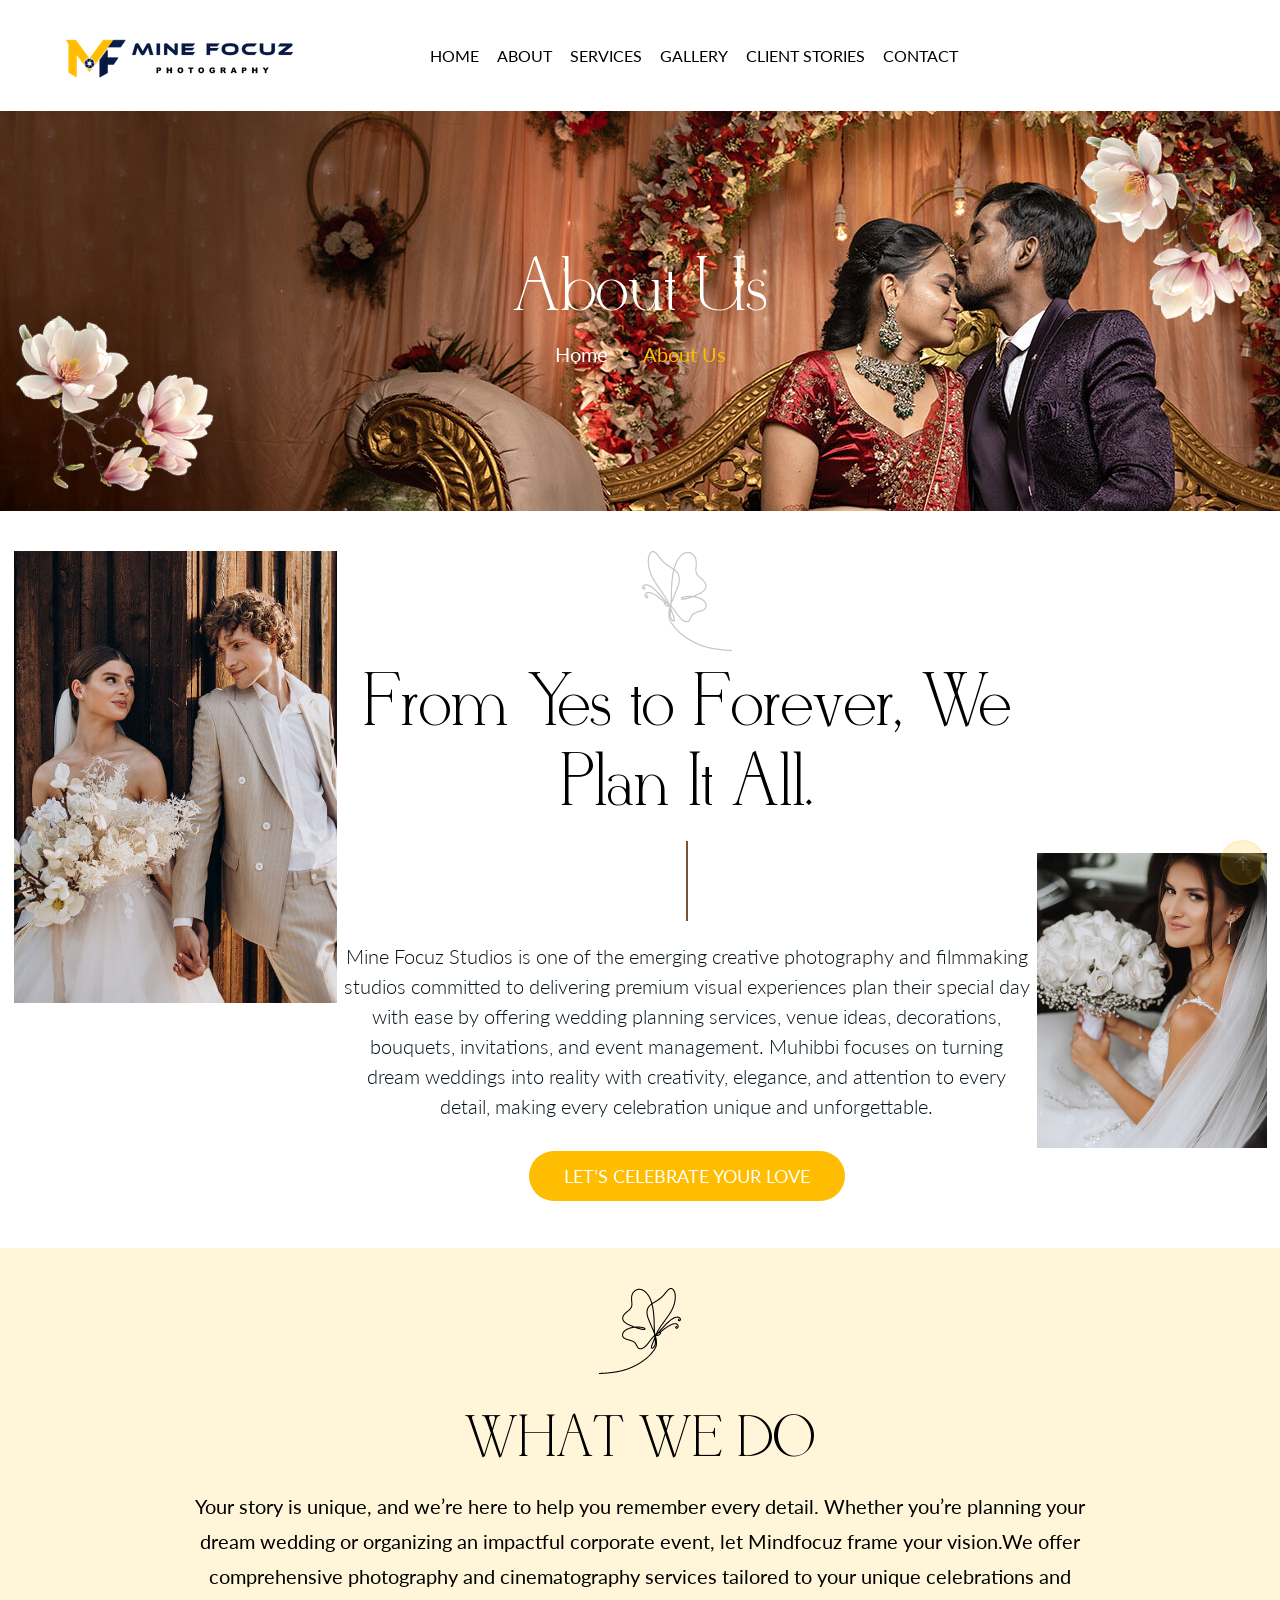
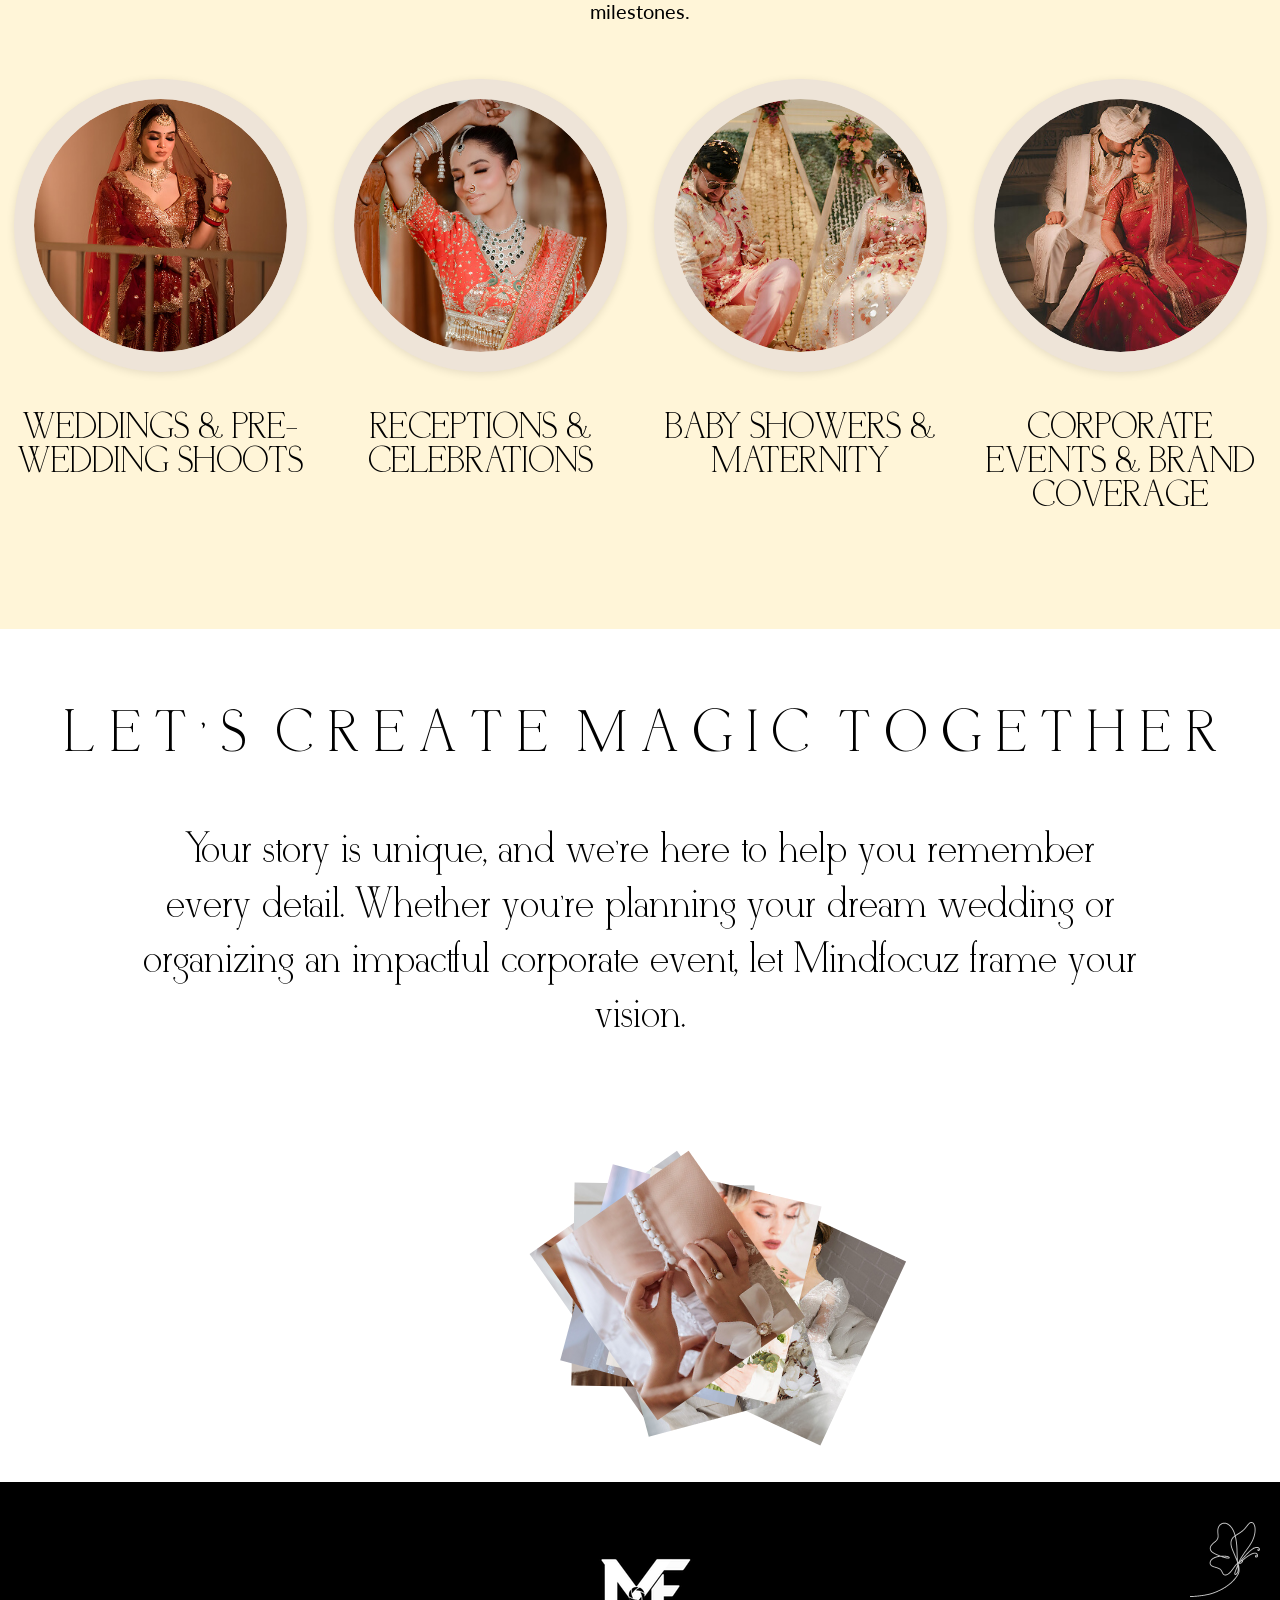
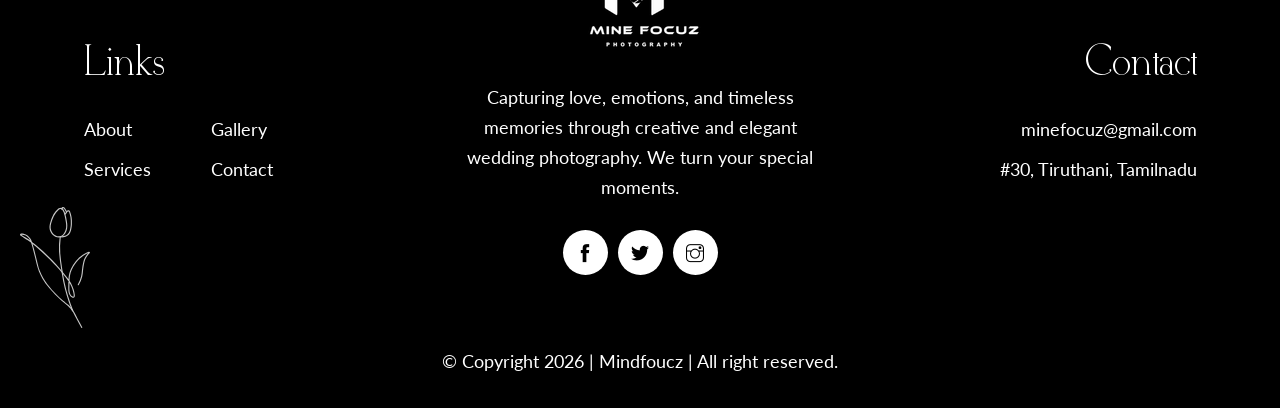
==== about.html @ 8c8d7e30 "first commit" ====
<!DOCTYPE html>
<html lang="en">

<head>
    <meta charset="utf-8">
    <meta http-equiv="X-UA-Compatible" content="IE=edge">
    <meta name="viewport" content="width=device-width, initial-scale=1">
    <meta name="author" content="wpOceans">
    <link rel="shortcut icon" type="image/png" href="assets/images/favicon.png">
    <title>Mindfocuz - Wedding Photography</title>
    <link href="assets/css/themify-icons.css" rel="stylesheet">
    <link href="assets/css/flaticon_muhibbi.css" rel="stylesheet">
    <link href="assets/css/bootstrap.min.css" rel="stylesheet">
    <link href="assets/css/animate.css" rel="stylesheet">
    <link href="assets/css/owl.carousel.css" rel="stylesheet">
    <link href="assets/css/owl.theme.css" rel="stylesheet">
    <link href="assets/css/slick.css" rel="stylesheet">
    <link href="assets/css/slick-theme.css" rel="stylesheet">
    <link href="assets/css/swiper.min.css" rel="stylesheet">
    <link href="assets/css/nice-select.css" rel="stylesheet">
    <link href="assets/css/owl.transitions.css" rel="stylesheet">
    <link href="assets/css/jquery.fancybox.css" rel="stylesheet">
    <link href="assets/css/odometer-theme-default.css" rel="stylesheet">
    <link href="assets/css/jquery-ui.css" rel="stylesheet">
    <link href="assets/sass/style.css" rel="stylesheet">
</head>

<body>

    <!-- start page-wrapper -->
    <div class="page-wrapper">
        <!-- start preloader -->
        <div class="preloader">
            <div class="vertical-centered-box">
                <div class="content">
                    <div class="loader-circle"></div>
                    <div class="loader-line-mask">
                        <div class="loader-line"></div>
                    </div>
                    <img src="assets/images/preloader.png" alt="">
                </div>
            </div>
        </div>
        <!-- end preloader -->

        <!-- Start header -->
        <header id="header">
            <div class="wpo-site-header header-style-s4">
                <nav class="navigation navbar navbar-expand-lg navbar-light">
                    <div class="container-fluid">
                        <div class="row align-items-center">
                            <div class="col-lg-3 col-md-3 col-3 d-lg-none dl-block">
                                <div class="mobile-menu">
                                    <button type="button" class="navbar-toggler open-btn">
                                        <span class="sr-only">Toggle navigation</span>
                                        <span class="icon-bar first-angle"></span>
                                        <span class="icon-bar middle-angle"></span>
                                        <span class="icon-bar last-angle"></span>
                                    </button>
                                </div>
                            </div>
                            <div class="col-lg-3 col-md-6 col-6">
                                <div class="navbar-header">
                                    <a class="navbar-brand" href="index.html"><img src="assets/images/logo.png"
                                            alt=""></a>
                                </div>
                            </div>
                            <div class="col-lg-7 col-md-1 col-1">
                                <div id="navbar" class="site-navbar collapse navbar-collapse navigation-holder">
                                    <button class="menu-close"><i class="ti-close"></i></button>
                                    <ul class="nav navbar-nav mb-2 mb-lg-0">
                                     
                                        <li><a href="index.html">Home</a></li>
                                        <li><a href="about.html">About</a></li>
                                        <li><a href="service.html">Services</a></li>
										<li class="menu-item-has-children">
                                            <a href="gallery.html">Gallery</a>
                                            <ul class="sub-menu">
                                                <li><a href="#">Weddings</a></li>
                                                <li><a href="#">Baby Showers</a></li>
                                                <li><a href="#">Outdoor Shoots</a></li>
                                                <li><a href="#">Reception</a></li>
                                            </ul>
                                        </li>
                                        <li><a href="client.html">Client Stories</a></li>
                                        <li><a href="contact.html">Contact</a></li>
                                    </ul>
                                </div><!-- end of nav-collapse -->
                            </div>
                            
                        </div>
                    </div><!-- end of container -->
                </nav>
            </div>
        </header>
        <!-- end of header -->

        <!-- start page title -->
        <section class="wpo-page-title">
            <div class="container">
                <div class="row">
                    <div class="col col-xs-12">
                        <div class="wpo-breadcumb-wrap">
                            <h1>About Us</h1>
                            <ol class="wpo-breadcumb-wrap">
                                <li><a href="index.html">Home</a></li>
                                <li>About Us</li>
                            </ol>
                        </div>
                    </div>
                </div> <!-- end row -->
            </div>
            <div class="shape-1"><img src="assets/images/hero/flower-11.png" alt=""></div>
            <div class="shape-2"><img src="assets/images/hero/flower-12.png" alt=""></div>
        </section>
        <!-- end page title -->

        <!-- start about section -->
        <section class="wpo-about-section section-padding">
            <div class="container-fluid">
                <div class="about-wrap">
                    <div class="row text-center align-items-center">
                        <div class="col-lg-12 col-md-12 col-12">
                            <div class="about-all-content">
                                <div class="image image-move wow zoomIn" data-wow-duration="1200ms">
                                    <img src="assets/images/about/image-1.jpg" alt="">
                                </div>
                                <div class="about-title">
                                    <div class="about-title-shape wow fadeInUp" data-wow-delay="0.1s">
                                        <img src="assets/images/quote/shape-3.svg" alt="">
                                    </div>
                                    <h2>From Yes to Forever, We Plan It All.</h2>
                                    <div class="line wow fadeInUp" data-wow-delay="0.1s"></div>
                                    <p class="wow fadeInUp" data-wow-delay="0.1s">Mine Focuz Studios is one of the emerging creative photography and filmmaking studios committed to delivering premium visual experiences
                                        plan their special day with ease by offering wedding planning services, venue
                                        ideas, decorations, bouquets, invitations,
                                        and event management. Muhibbi focuses on turning dream weddings into reality
                                        with creativity, elegance, and attention to
                                        every detail, making every celebration unique and unforgettable.</p>
                                    <div class="about-btn wow fadeInUp" data-wow-delay="0.1s">
                                        <a href="about.html" class="theme-btn">Let’s Celebrate Your Love</a>
                                    </div>
                                </div>
                                <div class="image image-move wow zoomIn" data-wow-duration="1200ms">
                                    <img src="assets/images/about/image-2.jpg" alt="">
                                </div>
                            </div>
                        </div>
                    </div>
                </div>
            </div>
        </section>
        <!-- end about section -->

		
		<section class="wpo-service-section-s3 style-3 section-padding">
            <div class="container-fluid">
                <div class="wpo-service-wrap">
                    <div class="wpo-section-title">
                        <div class="section-image wow fadeInUp" data-wow-delay="0.1s" style="visibility: visible; animation-delay: 0.1s; animation-name: fadeInUp;">
                            <img src="assets/images/section-title-icon.svg" alt="">
                        </div>
                        <h2 class="poort-text poort-in-right" aria-label="Our Awesome Previous Works" style="perspective: 600px;"><div class="poort-line" aria-hidden="true" style="position: relative; display: block; text-align: center;"> <div aria-hidden="true" style="position: relative; display: inline-block;"><div aria-hidden="true" style="position: relative; display: inline-block; translate: none; rotate: none; scale: none; transform: translate(0px); opacity: 1;">W</div><div aria-hidden="true" style="position: relative; display: inline-block; translate: none; rotate: none; scale: none; transform: translate(0px); opacity: 1;">h</div><div aria-hidden="true" style="position: relative; display: inline-block; translate: none; rotate: none; scale: none; transform: translate(0px); opacity: 1;">a</div><div aria-hidden="true" style="position: relative; display: inline-block; translate: none; rotate: none; scale: none; transform: translate(0px); opacity: 1;">t</div></div> <div aria-hidden="true" style="position: relative; display: inline-block;"><div aria-hidden="true" style="position: relative; display: inline-block; translate: none; rotate: none; scale: none; transform: translate(0px); opacity: 1;">W</div><div aria-hidden="true" style="position: relative; display: inline-block; translate: none; rotate: none; scale: none; transform: translate(0px); opacity: 1;">e</div></div> <div aria-hidden="true" style="position: relative; display: inline-block;"><div aria-hidden="true" style="position: relative; display: inline-block; translate: none; rotate: none; scale: none; transform: translate(0px); opacity: 1;">D</div><div aria-hidden="true" style="position: relative; display: inline-block; translate: none; rotate: none; scale: none; transform: translate(0px); opacity: 1;">o</div></div></div></h2>
                               <div class="line wow fadeInUp" data-wow-delay="0.1s"></div>
                                    <p class="wow fadeInUp" data-wow-delay="0.1s">Your story is unique, and we’re here to help you remember every detail. Whether you’re planning your dream wedding or organizing an impactful corporate event, let Mindfocuz frame your vision.We offer comprehensive photography and cinematography services tailored to your unique celebrations and milestones.</p>                   
                    </div>
                    <div class="row justify-content-center">
                        <div class="col-lg-3 col-md-6 col-sm-6 col-12">
                            <div class="service-item wow fadeInUp" data-wow-delay="0.1s" style="visibility: visible; animation-delay: 0.1s; animation-name: fadeInUp;">
                                <div class="image">
                                    <div class="inner-image">
                                        <img src="assets/images/service/image-9.jpg" alt="">
                                    </div>
                                </div>
                                <div class="service-text">
                                    <h3><a href="service-single.html">Weddings & Pre-Wedding Shoots</a></h3>
                                </div>
                            </div>
                        </div>
                        <div class="col-lg-3 col-md-6 col-sm-6 col-12">
                            <div class="service-item wow fadeInUp" data-wow-delay="0.2s" style="visibility: visible; animation-delay: 0.2s; animation-name: fadeInUp;">
                                <div class="image">
                                    <div class="inner-image">
                                        <img src="assets/images/service/image-10.jpg" alt="">
                                    </div>
                                </div>
                                <div class="service-text">
                                    <h3><a href="service-single.html">Receptions & Celebrations</a></h3>
                                </div>
                            </div>
                        </div>
                        <div class="col-lg-3 col-md-6 col-sm-6 col-12">
                            <div class="service-item wow fadeInUp" data-wow-delay="0.3s" style="visibility: visible; animation-delay: 0.3s; animation-name: fadeInUp;">
                                <div class="image">
                                    <div class="inner-image">
                                        <img src="assets/images/service/image-11.jpg" alt="">
                                    </div>
                                </div>
                                <div class="service-text">
                                    <h3><a href="service-single.html">Baby Showers & Maternity</a></h3>
                                </div>
                            </div>
                        </div>
                        <div class="col-lg-3 col-md-6 col-sm-6 col-12">
                            <div class="service-item wow fadeInUp" data-wow-delay="0.4s" style="visibility: visible; animation-delay: 0.4s; animation-name: fadeInUp;">
                                <div class="image">
                                    <div class="inner-image">
                                        <img src="assets/images/service/image-12.jpg" alt="">
                                    </div>
                                </div>
                                <div class="service-text">
                                    <h3><a href="service-single.html">Corporate Events & Brand Coverage</a></h3>
                                </div>
                            </div>
                        </div>
                    </div>
                </div>
            </div>
        </section>

        

        <!-- start testimonial section -->
        <section class="wpo-testimonial-section-s2 section-padding">
            <div class="container-fluid">
                <div class="testimonial-wrap">
                        <div class="testimonial-item wow fadeInUp" data-wow-delay="0.1s">
                         <div class="wpo-section-title">
                       
                       <h2 class="poort-text poort-in-right" aria-label="Let’s Create Magic Together" style="perspective: 600px;">
  <div class="poort-line" aria-hidden="true" style="position: relative; display: block; text-align: center;">
    
    <div aria-hidden="true" style="position: relative; display: inline-block;">
      <div aria-hidden="true" style="position: relative; display: inline-block; translate: none; rotate: none; scale: none; transform: translate(0px); opacity: 1;">L</div>
      <div aria-hidden="true" style="position: relative; display: inline-block; translate: none; rotate: none; scale: none; transform: translate(0px); opacity: 1;">e</div>
      <div aria-hidden="true" style="position: relative; display: inline-block; translate: none; rotate: none; scale: none; transform: translate(0px); opacity: 1;">t</div>
      <div aria-hidden="true" style="position: relative; display: inline-block; translate: none; rotate: none; scale: none; transform: translate(0px); opacity: 1;">’</div>
      <div aria-hidden="true" style="position: relative; display: inline-block; translate: none; rotate: none; scale: none; transform: translate(0px); opacity: 1;">s</div>
      <div aria-hidden="true" style="position: relative; display: inline-block; translate: none; rotate: none; scale: none; transform: translate(0px); opacity: 1;">&nbsp;</div>
    </div>

    <div aria-hidden="true" style="position: relative; display: inline-block;">
      <div aria-hidden="true" style="position: relative; display: inline-block; translate: none; rotate: none; scale: none; transform: translate(0px); opacity: 1;">C</div>
      <div aria-hidden="true" style="position: relative; display: inline-block; translate: none; rotate: none; scale: none; transform: translate(0px); opacity: 1;">r</div>
      <div aria-hidden="true" style="position: relative; display: inline-block; translate: none; rotate: none; scale: none; transform: translate(0px); opacity: 1;">e</div>
      <div aria-hidden="true" style="position: relative; display: inline-block; translate: none; rotate: none; scale: none; transform: translate(0px); opacity: 1;">a</div>
      <div aria-hidden="true" style="position: relative; display: inline-block; translate: none; rotate: none; scale: none; transform: translate(0px); opacity: 1;">t</div>
      <div aria-hidden="true" style="position: relative; display: inline-block; translate: none; rotate: none; scale: none; transform: translate(0px); opacity: 1;">e</div>
      <div aria-hidden="true" style="position: relative; display: inline-block; translate: none; rotate: none; scale: none; transform: translate(0px); opacity: 1;">&nbsp;</div>
    </div>

    <div aria-hidden="true" style="position: relative; display: inline-block;">
      <div aria-hidden="true" style="position: relative; display: inline-block; translate: none; rotate: none; scale: none; transform: translate(0px); opacity: 1;">M</div>
      <div aria-hidden="true" style="position: relative; display: inline-block; translate: none; rotate: none; scale: none; transform: translate(0px); opacity: 1;">a</div>
      <div aria-hidden="true" style="position: relative; display: inline-block; translate: none; rotate: none; scale: none; transform: translate(0px); opacity: 1;">g</div>
      <div aria-hidden="true" style="position: relative; display: inline-block; translate: none; rotate: none; scale: none; transform: translate(0px); opacity: 1;">i</div>
      <div aria-hidden="true" style="position: relative; display: inline-block; translate: none; rotate: none; scale: none; transform: translate(0px); opacity: 1;">c</div>
      <div aria-hidden="true" style="position: relative; display: inline-block; translate: none; rotate: none; scale: none; transform: translate(0px); opacity: 1;">&nbsp;</div>
    </div>

    <div aria-hidden="true" style="position: relative; display: inline-block;">
      <div aria-hidden="true" style="position: relative; display: inline-block; translate: none; rotate: none; scale: none; transform: translate(0px); opacity: 1;">T</div>
      <div aria-hidden="true" style="position: relative; display: inline-block; translate: none; rotate: none; scale: none; transform: translate(0px); opacity: 1;">o</div>
      <div aria-hidden="true" style="position: relative; display: inline-block; translate: none; rotate: none; scale: none; transform: translate(0px); opacity: 1;">g</div>
      <div aria-hidden="true" style="position: relative; display: inline-block; translate: none; rotate: none; scale: none; transform: translate(0px); opacity: 1;">e</div>
      <div aria-hidden="true" style="position: relative; display: inline-block; translate: none; rotate: none; scale: none; transform: translate(0px); opacity: 1;">t</div>
      <div aria-hidden="true" style="position: relative; display: inline-block; translate: none; rotate: none; scale: none; transform: translate(0px); opacity: 1;">h</div>
      <div aria-hidden="true" style="position: relative; display: inline-block; translate: none; rotate: none; scale: none; transform: translate(0px); opacity: 1;">e</div>
      <div aria-hidden="true" style="position: relative; display: inline-block; translate: none; rotate: none; scale: none; transform: translate(0px); opacity: 1;">r</div>
    </div>

  </div>
</h2>
                               <div class="line wow fadeInUp" data-wow-delay="0.1s"></div>
                                               
                    </div>
                           
                            <div class="testimonial-content">
                               
                                <h3>Your story is unique, and we’re here to help you remember every detail. Whether you’re planning your dream wedding or organizing an impactful corporate event, let Mindfocuz frame your vision.</h3>
                                
                            </div>
                        </div>
                    
                  
                </div>
            </div>
        </section>
        <!-- end testimonial section -->

        <!-- start team section -->
       <!-- <section class="wpo-team-section section-padding">
            <div class="container">
                <div class="wpo-team-wrap">
                    <div class="wpo-section-title">
                        <div class="section-image wow fadeInUp" data-wow-delay="0.1s">
                            <img src="assets/images/section-title-icon.svg" alt="">
                        </div>
                        <h2 class="poort-text poort-in-right">Our Awesome Organizers</h2>
                    </div>
                    <div class="row">
                        <div class="col-xl-3 col-lg-3 col-md-6 col-12">
                            <div class="wpo-team-item wow fadeInUp" data-wow-duration="1000ms">
                                <div class="wpo-team-img inner-image">
                                    <img src="assets/images/teams/img-1.jpg" alt="">

                                </div>
                                <div class="wpo-team-text">
                                    <h3> <a href="team-single.html">Jenny Wilson</a></h3>
                                    <span>Dress Designer</span>
                                </div>
                            </div>
                        </div>
                        <div class="col-xl-3 col-lg-3 col-md-6 col-12">
                            <div class="wpo-team-item wow fadeInUp" data-wow-duration="1200ms">
                                <div class="wpo-team-img inner-image">
                                    <img src="assets/images/teams/img-2.jpg" alt="">
                                </div>
                                <div class="wpo-team-text">
                                    <h3> <a href="team-single.html">Robert Fox</a></h3>
                                    <span>Wedding Planner</span>
                                </div>
                            </div>
                        </div>
                        <div class="col-xl-3 col-lg-3 col-md-6 col-12">
                            <div class="wpo-team-item wow fadeInUp" data-wow-duration="1400ms">
                                <div class="wpo-team-img inner-image">
                                    <img src="assets/images/teams/img-3.jpg" alt="">
                                </div>
                                <div class="wpo-team-text">
                                    <h3> <a href="team-single.html">Annette Black</a></h3>
                                    <span>Planner</span>
                                </div>
                            </div>
                        </div>
                        <div class="col-xl-3 col-lg-3 col-md-6 col-12">
                            <div class="wpo-team-item wow fadeInUp" data-wow-duration="1600ms">
                                <div class="wpo-team-img inner-image">
                                    <img src="assets/images/teams/img-4.jpg" alt="">
                                </div>
                                <div class="wpo-team-text">
                                    <h3> <a href="team-single.html">Jerome Bell</a></h3>
                                    <span>Assistant</span>
                                </div>
                            </div>
                        </div>
                    </div>
                </div>
            </div>
        </section> -->
        <!-- end team section -->

       

       

      

        <!-- start wpo-portfolio-section -->
        <section class="wpo-portfolio-section">
            <h2 class="hidden">some</h2>
            <div class="container-fluid">
                <div class="portfolio-all-items">
                    <div class="portfolio-wrap">
                        <div class="portfolio-items scroll-image">
                            <div class="portfolio-image">
                                <a href="assets/images/portfolio/image-1.jpg" class="fancybox"
                                    data-fancybox-group="gall-1">
                                    <img src="assets/images/portfolio/image-1.jpg" alt class="img img-responsive">
                                    <div class="hover-content">
                                        <i class="ti-plus"></i>
                                    </div>
                                </a>
                            </div>
                        </div>
                        <div class="portfolio-items scroll-image">
                            <div class="portfolio-image">
                                <a href="assets/images/portfolio/image-2.jpg" class="fancybox"
                                    data-fancybox-group="gall-1">
                                    <img src="assets/images/portfolio/image-2.jpg" alt class="img img-responsive">
                                    <div class="hover-content">
                                        <i class="ti-plus"></i>
                                    </div>
                                </a>
                            </div>
                        </div>
                        <div class="portfolio-items scroll-image">
                            <div class="portfolio-image">
                                <a href="assets/images/portfolio/image-3.jpg" class="fancybox"
                                    data-fancybox-group="gall-1">
                                    <img src="assets/images/portfolio/image-3.jpg" alt class="img img-responsive">
                                    <div class="hover-content">
                                        <i class="ti-plus"></i>
                                    </div>
                                </a>
                            </div>
                        </div>
                        <div class="portfolio-items scroll-image">
                            <div class="portfolio-image">
                                <a href="assets/images/portfolio/image-4.jpg" class="fancybox"
                                    data-fancybox-group="gall-1">
                                    <img src="assets/images/portfolio/image-4.jpg" alt class="img img-responsive">
                                    <div class="hover-content">
                                        <i class="ti-plus"></i>
                                    </div>
                                </a>
                            </div>
                        </div>
                        <div class="portfolio-items scroll-image">
                            <div class="portfolio-image">
                                <a href="assets/images/portfolio/image-5.jpg" class="fancybox"
                                    data-fancybox-group="gall-1">
                                    <img src="assets/images/portfolio/image-5.jpg" alt class="img img-responsive">
                                    <div class="hover-content">
                                        <i class="ti-plus"></i>
                                    </div>
                                </a>
                            </div>
                        </div>
                        <div class="portfolio-items scroll-image">
                            <div class="portfolio-image">
                                <a href="assets/images/portfolio/image-6.jpg" class="fancybox"
                                    data-fancybox-group="gall-1">
                                    <img src="assets/images/portfolio/image-6.jpg" alt class="img img-responsive">
                                    <div class="hover-content">
                                        <i class="ti-plus"></i>
                                    </div>
                                </a>
                            </div>
                        </div>
                        <div class="portfolio-items scroll-image">
                            <div class="portfolio-image">
                                <a href="assets/images/portfolio/image-7.jpg" class="fancybox"
                                    data-fancybox-group="gall-1">
                                    <img src="assets/images/portfolio/image-7.jpg" alt class="img img-responsive">
                                    <div class="hover-content">
                                        <i class="ti-plus"></i>
                                    </div>
                                </a>
                            </div>
                        </div>
                    </div>
                </div>
            </div>
        </section>
        <!-- end wpo-portfolio-section -->

        <!-- start of footer section -->
        <footer class="wpo-site-footer">
            <div class="container">
                <div class="wpo-upper-footer">
                    <div class="row align-items-center">
                        <div class="col col-xl-3  col-lg-4 col-md-6 col-sm-12 col-12">
                            <div class="widget link-widget">
                                <div class="widget-title">
                                    <h2>Links</h2>
                                </div>
                                <div class="link-wrap">
                                    <ul>
                                        <li><a href="about.html">About</a></li>
                                        <li><a href="service.html">Services</a></li>
                                    </ul>
                                    <ul>
                                        <li><a href="gallery.html">Gallery</a></li>
                                        <li><a href="contact.html">Contact</a></li>
                                    </ul>
                                </div>
                            </div>
                        </div>
                        <div class="col col-xl-6 col-lg-4 col-md-6 col-sm-12 col-12">
                            <div class="widget about-widget">
                                <div class="logo widget-title">
                                    <a class="logo" href="index.html"><img src="assets/images/white-logo.png" alt=""></a>
                                </div>
                                <p>Capturing love, emotions, and timeless memories through creative and elegant wedding photography. We turn your special moments.</p>
                                <ul>
                                    <li>
                                        <a href="#">
                                            <i class="ti-facebook"></i>
                                        </a>
                                    </li>
                                    <li>
                                        <a href="#">
                                            <i class="ti-twitter-alt"></i>
                                        </a>
                                    </li>
                                    <li>
                                        <a href="#">
                                            <i class="ti-instagram"></i>
                                        </a>
                                    </li>
                                </ul>
                            </div>
                        </div>
                        <div class="col col-xl-3  col-lg-4 col-md-6 col-sm-12 col-12">
                            <div class="widget wpo-service-link-widget">
                                <div class="widget-title">
                                    <h2>Contact</h2>
                                </div>
                                <div class="link-widget">
                                    <ul>
                                        <li>minefocuz@gmail.com</li>
                                        <li>#30, Tiruthani, Tamilnadu</li>
                                    </ul>
                                </div>
                            </div>
                        </div>
                    </div>
                </div>
                <div class="wpo-lower-footer">
                    <div class="row">
                        <div class="col col-xs-12">
                            <p class="copyright"> &copy; Copyright 2026 | <a href="index.html">Mindfoucz</a> | All right
                                reserved.</p>
                        </div>
                    </div>
                </div>
            </div>
            <div class="shape-1">
                <img src="assets/images/shape-1.svg" alt="">
            </div>
            <div class="shape-2">
                <img src="assets/images/shape-2.svg" alt="">
            </div>
        </footer>
        <!-- end of footer section -->

    </div>
    <!-- end of page-wrapper -->

    <!-- All JavaScript files
    ================================================== -->
    <script src="assets/js/jquery.min.js"></script>
    <script src="assets/js/bootstrap.bundle.min.js"></script>
    <!-- Plugins for this template -->
    <script src="assets/js/modernizr.custom.js"></script>
    <script src="assets/js/jquery-plugin-collection.js"></script>
    <!-- Custom script for this template -->
    <script src="assets/js/gsap-script.js"></script>
    <script src="assets/js/script.js"></script>
</body>

</html>
---- assets/css/themify-icons.css ----
@font-face {
	font-family: 'themify';
	src:url('../fonts/themify9f24.eot?-fvbane');
	src:url('../fonts/themifyd41d.eot?#iefix-fvbane') format('embedded-opentype'),
		url('../fonts/themify9f24.woff?-fvbane') format('woff'),
		url('../fonts/themify9f24.ttf?-fvbane') format('truetype'),
		url('../fonts/themify9f24.svg?-fvbane#themify') format('svg');
	font-weight: normal;
	font-style: normal;
}

[class^="ti-"], [class*=" ti-"] {
	font-family: 'themify';
	speak: none;
	font-style: normal;
	font-weight: normal;
	font-variant: normal;
	text-transform: none;
	line-height: 1;

	/* Better Font Rendering =========== */
	-webkit-font-smoothing: antialiased;
	-moz-osx-font-smoothing: grayscale;
}

.ti-wand:before {
	content: "\e600";
}
.ti-volume:before {
	content: "\e601";
}
.ti-user:before {
	content: "\e602";
}
.ti-unlock:before {
	content: "\e603";
}
.ti-unlink:before {
	content: "\e604";
}
.ti-trash:before {
	content: "\e605";
}
.ti-thought:before {
	content: "\e606";
}
.ti-target:before {
	content: "\e607";
}
.ti-tag:before {
	content: "\e608";
}
.ti-tablet:before {
	content: "\e609";
}
.ti-star:before {
	content: "\e60a";
}
.ti-spray:before {
	content: "\e60b";
}
.ti-signal:before {
	content: "\e60c";
}
.ti-shopping-cart:before {
	content: "\e60d";
}
.ti-shopping-cart-full:before {
	content: "\e60e";
}
.ti-settings:before {
	content: "\e60f";
}
.ti-search:before {
	content: "\e610";
}
.ti-zoom-in:before {
	content: "\e611";
}
.ti-zoom-out:before {
	content: "\e612";
}
.ti-cut:before {
	content: "\e613";
}
.ti-ruler:before {
	content: "\e614";
}
.ti-ruler-pencil:before {
	content: "\e615";
}
.ti-ruler-alt:before {
	content: "\e616";
}
.ti-bookmark:before {
	content: "\e617";
}
.ti-bookmark-alt:before {
	content: "\e618";
}
.ti-reload:before {
	content: "\e619";
}
.ti-plus:before {
	content: "\e61a";
}
.ti-pin:before {
	content: "\e61b";
}
.ti-pencil:before {
	content: "\e61c";
}
.ti-pencil-alt:before {
	content: "\e61d";
}
.ti-paint-roller:before {
	content: "\e61e";
}
.ti-paint-bucket:before {
	content: "\e61f";
}
.ti-na:before {
	content: "\e620";
}
.ti-mobile:before {
	content: "\e621";
}
.ti-minus:before {
	content: "\e622";
}
.ti-medall:before {
	content: "\e623";
}
.ti-medall-alt:before {
	content: "\e624";
}
.ti-marker:before {
	content: "\e625";
}
.ti-marker-alt:before {
	content: "\e626";
}
.ti-arrow-up:before {
	content: "\e627";
}
.ti-arrow-right:before {
	content: "\e628";
}
.ti-arrow-left:before {
	content: "\e629";
}
.ti-arrow-down:before {
	content: "\e62a";
}
.ti-lock:before {
	content: "\e62b";
}
.ti-location-arrow:before {
	content: "\e62c";
}
.ti-link:before {
	content: "\e62d";
}
.ti-layout:before {
	content: "\e62e";
}
.ti-layers:before {
	content: "\e62f";
}
.ti-layers-alt:before {
	content: "\e630";
}
.ti-key:before {
	content: "\e631";
}
.ti-import:before {
	content: "\e632";
}
.ti-image:before {
	content: "\e633";
}
.ti-heart:before {
	content: "\e634";
}
.ti-heart-broken:before {
	content: "\e635";
}
.ti-hand-stop:before {
	content: "\e636";
}
.ti-hand-open:before {
	content: "\e637";
}
.ti-hand-drag:before {
	content: "\e638";
}
.ti-folder:before {
	content: "\e639";
}
.ti-flag:before {
	content: "\e63a";
}
.ti-flag-alt:before {
	content: "\e63b";
}
.ti-flag-alt-2:before {
	content: "\e63c";
}
.ti-eye:before {
	content: "\e63d";
}
.ti-export:before {
	content: "\e63e";
}
.ti-exchange-vertical:before {
	content: "\e63f";
}
.ti-desktop:before {
	content: "\e640";
}
.ti-cup:before {
	content: "\e641";
}
.ti-crown:before {
	content: "\e642";
}
.ti-comments:before {
	content: "\e643";
}
.ti-comment:before {
	content: "\e644";
}
.ti-comment-alt:before {
	content: "\e645";
}
.ti-close:before {
	content: "\e646";
}
.ti-clip:before {
	content: "\e647";
}
.ti-angle-up:before {
	content: "\e648";
}
.ti-angle-right:before {
	content: "\e649";
}
.ti-angle-left:before {
	content: "\e64a";
}
.ti-angle-down:before {
	content: "\e64b";
}
.ti-check:before {
	content: "\e64c";
}
.ti-check-box:before {
	content: "\e64d";
}
.ti-camera:before {
	content: "\e64e";
}
.ti-announcement:before {
	content: "\e64f";
}
.ti-brush:before {
	content: "\e650";
}
.ti-briefcase:before {
	content: "\e651";
}
.ti-bolt:before {
	content: "\e652";
}
.ti-bolt-alt:before {
	content: "\e653";
}
.ti-blackboard:before {
	content: "\e654";
}
.ti-bag:before {
	content: "\e655";
}
.ti-move:before {
	content: "\e656";
}
.ti-arrows-vertical:before {
	content: "\e657";
}
.ti-arrows-horizontal:before {
	content: "\e658";
}
.ti-fullscreen:before {
	content: "\e659";
}
.ti-arrow-top-right:before {
	content: "\e65a";
}
.ti-arrow-top-left:before {
	content: "\e65b";
}
.ti-arrow-circle-up:before {
	content: "\e65c";
}
.ti-arrow-circle-right:before {
	content: "\e65d";
}
.ti-arrow-circle-left:before {
	content: "\e65e";
}
.ti-arrow-circle-down:before {
	content: "\e65f";
}
.ti-angle-double-up:before {
	content: "\e660";
}
.ti-angle-double-right:before {
	content: "\e661";
}
.ti-angle-double-left:before {
	content: "\e662";
}
.ti-angle-double-down:before {
	content: "\e663";
}
.ti-zip:before {
	content: "\e664";
}
.ti-world:before {
	content: "\e665";
}
.ti-wheelchair:before {
	content: "\e666";
}
.ti-view-list:before {
	content: "\e667";
}
.ti-view-list-alt:before {
	content: "\e668";
}
.ti-view-grid:before {
	content: "\e669";
}
.ti-uppercase:before {
	content: "\e66a";
}
.ti-upload:before {
	content: "\e66b";
}
.ti-underline:before {
	content: "\e66c";
}
.ti-truck:before {
	content: "\e66d";
}
.ti-timer:before {
	content: "\e66e";
}
.ti-ticket:before {
	content: "\e66f";
}
.ti-thumb-up:before {
	content: "\e670";
}
.ti-thumb-down:before {
	content: "\e671";
}
.ti-text:before {
	content: "\e672";
}
.ti-stats-up:before {
	content: "\e673";
}
.ti-stats-down:before {
	content: "\e674";
}
.ti-split-v:before {
	content: "\e675";
}
.ti-split-h:before {
	content: "\e676";
}
.ti-smallcap:before {
	content: "\e677";
}
.ti-shine:before {
	content: "\e678";
}
.ti-shift-right:before {
	content: "\e679";
}
.ti-shift-left:before {
	content: "\e67a";
}
.ti-shield:before {
	content: "\e67b";
}
.ti-notepad:before {
	content: "\e67c";
}
.ti-server:before {
	content: "\e67d";
}
.ti-quote-right:before {
	content: "\e67e";
}
.ti-quote-left:before {
	content: "\e67f";
}
.ti-pulse:before {
	content: "\e680";
}
.ti-printer:before {
	content: "\e681";
}
.ti-power-off:before {
	content: "\e682";
}
.ti-plug:before {
	content: "\e683";
}
.ti-pie-chart:before {
	content: "\e684";
}
.ti-paragraph:before {
	content: "\e685";
}
.ti-panel:before {
	content: "\e686";
}
.ti-package:before {
	content: "\e687";
}
.ti-music:before {
	content: "\e688";
}
.ti-music-alt:before {
	content: "\e689";
}
.ti-mouse:before {
	content: "\e68a";
}
.ti-mouse-alt:before {
	content: "\e68b";
}
.ti-money:before {
	content: "\e68c";
}
.ti-microphone:before {
	content: "\e68d";
}
.ti-menu:before {
	content: "\e68e";
}
.ti-menu-alt:before {
	content: "\e68f";
}
.ti-map:before {
	content: "\e690";
}
.ti-map-alt:before {
	content: "\e691";
}
.ti-loop:before {
	content: "\e692";
}
.ti-location-pin:before {
	content: "\e693";
}
.ti-list:before {
	content: "\e694";
}
.ti-light-bulb:before {
	content: "\e695";
}
.ti-Italic:before {
	content: "\e696";
}
.ti-info:before {
	content: "\e697";
}
.ti-infinite:before {
	content: "\e698";
}
.ti-id-badge:before {
	content: "\e699";
}
.ti-hummer:before {
	content: "\e69a";
}
.ti-home:before {
	content: "\e69b";
}
.ti-help:before {
	content: "\e69c";
}
.ti-headphone:before {
	content: "\e69d";
}
.ti-harddrives:before {
	content: "\e69e";
}
.ti-harddrive:before {
	content: "\e69f";
}
.ti-gift:before {
	content: "\e6a0";
}
.ti-game:before {
	content: "\e6a1";
}
.ti-filter:before {
	content: "\e6a2";
}
.ti-files:before {
	content: "\e6a3";
}
.ti-file:before {
	content: "\e6a4";
}
.ti-eraser:before {
	content: "\e6a5";
}
.ti-envelope:before {
	content: "\e6a6";
}
.ti-download:before {
	content: "\e6a7";
}
.ti-direction:before {
	content: "\e6a8";
}
.ti-direction-alt:before {
	content: "\e6a9";
}
.ti-dashboard:before {
	content: "\e6aa";
}
.ti-control-stop:before {
	content: "\e6ab";
}
.ti-control-shuffle:before {
	content: "\e6ac";
}
.ti-control-play:before {
	content: "\e6ad";
}
.ti-control-pause:before {
	content: "\e6ae";
}
.ti-control-forward:before {
	content: "\e6af";
}
.ti-control-backward:before {
	content: "\e6b0";
}
.ti-cloud:before {
	content: "\e6b1";
}
.ti-cloud-up:before {
	content: "\e6b2";
}
.ti-cloud-down:before {
	content: "\e6b3";
}
.ti-clipboard:before {
	content: "\e6b4";
}
.ti-car:before {
	content: "\e6b5";
}
.ti-calendar:before {
	content: "\e6b6";
}
.ti-book:before {
	content: "\e6b7";
}
.ti-bell:before {
	content: "\e6b8";
}
.ti-basketball:before {
	content: "\e6b9";
}
.ti-bar-chart:before {
	content: "\e6ba";
}
.ti-bar-chart-alt:before {
	content: "\e6bb";
}
.ti-back-right:before {
	content: "\e6bc";
}
.ti-back-left:before {
	content: "\e6bd";
}
.ti-arrows-corner:before {
	content: "\e6be";
}
.ti-archive:before {
	content: "\e6bf";
}
.ti-anchor:before {
	content: "\e6c0";
}
.ti-align-right:before {
	content: "\e6c1";
}
.ti-align-left:before {
	content: "\e6c2";
}
.ti-align-justify:before {
	content: "\e6c3";
}
.ti-align-center:before {
	content: "\e6c4";
}
.ti-alert:before {
	content: "\e6c5";
}
.ti-alarm-clock:before {
	content: "\e6c6";
}
.ti-agenda:before {
	content: "\e6c7";
}
.ti-write:before {
	content: "\e6c8";
}
.ti-window:before {
	content: "\e6c9";
}
.ti-widgetized:before {
	content: "\e6ca";
}
.ti-widget:before {
	content: "\e6cb";
}
.ti-widget-alt:before {
	content: "\e6cc";
}
.ti-wallet:before {
	content: "\e6cd";
}
.ti-video-clapper:before {
	content: "\e6ce";
}
.ti-video-camera:before {
	content: "\e6cf";
}
.ti-vector:before {
	content: "\e6d0";
}
.ti-themify-logo:before {
	content: "\e6d1";
}
.ti-themify-favicon:before {
	content: "\e6d2";
}
.ti-themify-favicon-alt:before {
	content: "\e6d3";
}
.ti-support:before {
	content: "\e6d4";
}
.ti-stamp:before {
	content: "\e6d5";
}
.ti-split-v-alt:before {
	content: "\e6d6";
}
.ti-slice:before {
	content: "\e6d7";
}
.ti-shortcode:before {
	content: "\e6d8";
}
.ti-shift-right-alt:before {
	content: "\e6d9";
}
.ti-shift-left-alt:before {
	content: "\e6da";
}
.ti-ruler-alt-2:before {
	content: "\e6db";
}
.ti-receipt:before {
	content: "\e6dc";
}
.ti-pin2:before {
	content: "\e6dd";
}
.ti-pin-alt:before {
	content: "\e6de";
}
.ti-pencil-alt2:before {
	content: "\e6df";
}
.ti-palette:before {
	content: "\e6e0";
}
.ti-more:before {
	content: "\e6e1";
}
.ti-more-alt:before {
	content: "\e6e2";
}
.ti-microphone-alt:before {
	content: "\e6e3";
}
.ti-magnet:before {
	content: "\e6e4";
}
.ti-line-double:before {
	content: "\e6e5";
}
.ti-line-dotted:before {
	content: "\e6e6";
}
.ti-line-dashed:before {
	content: "\e6e7";
}
.ti-layout-width-full:before {
	content: "\e6e8";
}
.ti-layout-width-default:before {
	content: "\e6e9";
}
.ti-layout-width-default-alt:before {
	content: "\e6ea";
}
.ti-layout-tab:before {
	content: "\e6eb";
}
.ti-layout-tab-window:before {
	content: "\e6ec";
}
.ti-layout-tab-v:before {
	content: "\e6ed";
}
.ti-layout-tab-min:before {
	content: "\e6ee";
}
.ti-layout-slider:before {
	content: "\e6ef";
}
.ti-layout-slider-alt:before {
	content: "\e6f0";
}
.ti-layout-sidebar-right:before {
	content: "\e6f1";
}
.ti-layout-sidebar-none:before {
	content: "\e6f2";
}
.ti-layout-sidebar-left:before {
	content: "\e6f3";
}
.ti-layout-placeholder:before {
	content: "\e6f4";
}
.ti-layout-menu:before {
	content: "\e6f5";
}
.ti-layout-menu-v:before {
	content: "\e6f6";
}
.ti-layout-menu-separated:before {
	content: "\e6f7";
}
.ti-layout-menu-full:before {
	content: "\e6f8";
}
.ti-layout-media-right-alt:before {
	content: "\e6f9";
}
.ti-layout-media-right:before {
	content: "\e6fa";
}
.ti-layout-media-overlay:before {
	content: "\e6fb";
}
.ti-layout-media-overlay-alt:before {
	content: "\e6fc";
}
.ti-layout-media-overlay-alt-2:before {
	content: "\e6fd";
}
.ti-layout-media-left-alt:before {
	content: "\e6fe";
}
.ti-layout-media-left:before {
	content: "\e6ff";
}
.ti-layout-media-center-alt:before {
	content: "\e700";
}
.ti-layout-media-center:before {
	content: "\e701";
}
.ti-layout-list-thumb:before {
	content: "\e702";
}
.ti-layout-list-thumb-alt:before {
	content: "\e703";
}
.ti-layout-list-post:before {
	content: "\e704";
}
.ti-layout-list-large-image:before {
	content: "\e705";
}
.ti-layout-line-solid:before {
	content: "\e706";
}
.ti-layout-grid4:before {
	content: "\e707";
}
.ti-layout-grid3:before {
	content: "\e708";
}
.ti-layout-grid2:before {
	content: "\e709";
}
.ti-layout-grid2-thumb:before {
	content: "\e70a";
}
.ti-layout-cta-right:before {
	content: "\e70b";
}
.ti-layout-cta-left:before {
	content: "\e70c";
}
.ti-layout-cta-center:before {
	content: "\e70d";
}
.ti-layout-cta-btn-right:before {
	content: "\e70e";
}
.ti-layout-cta-btn-left:before {
	content: "\e70f";
}
.ti-layout-column4:before {
	content: "\e710";
}
.ti-layout-column3:before {
	content: "\e711";
}
.ti-layout-column2:before {
	content: "\e712";
}
.ti-layout-accordion-separated:before {
	content: "\e713";
}
.ti-layout-accordion-merged:before {
	content: "\e714";
}
.ti-layout-accordion-list:before {
	content: "\e715";
}
.ti-ink-pen:before {
	content: "\e716";
}
.ti-info-alt:before {
	content: "\e717";
}
.ti-help-alt:before {
	content: "\e718";
}
.ti-headphone-alt:before {
	content: "\e719";
}
.ti-hand-point-up:before {
	content: "\e71a";
}
.ti-hand-point-right:before {
	content: "\e71b";
}
.ti-hand-point-left:before {
	content: "\e71c";
}
.ti-hand-point-down:before {
	content: "\e71d";
}
.ti-gallery:before {
	content: "\e71e";
}
.ti-face-smile:before {
	content: "\e71f";
}
.ti-face-sad:before {
	content: "\e720";
}
.ti-credit-card:before {
	content: "\e721";
}
.ti-control-skip-forward:before {
	content: "\e722";
}
.ti-control-skip-backward:before {
	content: "\e723";
}
.ti-control-record:before {
	content: "\e724";
}
.ti-control-eject:before {
	content: "\e725";
}
.ti-comments-smiley:before {
	content: "\e726";
}
.ti-brush-alt:before {
	content: "\e727";
}
.ti-youtube:before {
	content: "\e728";
}
.ti-vimeo:before {
	content: "\e729";
}
.ti-twitter:before {
	content: "\e72a";
}
.ti-time:before {
	content: "\e72b";
}
.ti-tumblr:before {
	content: "\e72c";
}
.ti-skype:before {
	content: "\e72d";
}
.ti-share:before {
	content: "\e72e";
}
.ti-share-alt:before {
	content: "\e72f";
}
.ti-rocket:before {
	content: "\e730";
}
.ti-pinterest:before {
	content: "\e731";
}
.ti-new-window:before {
	content: "\e732";
}
.ti-microsoft:before {
	content: "\e733";
}
.ti-list-ol:before {
	content: "\e734";
}
.ti-linkedin:before {
	content: "\e735";
}
.ti-layout-sidebar-2:before {
	content: "\e736";
}
.ti-layout-grid4-alt:before {
	content: "\e737";
}
.ti-layout-grid3-alt:before {
	content: "\e738";
}
.ti-layout-grid2-alt:before {
	content: "\e739";
}
.ti-layout-column4-alt:before {
	content: "\e73a";
}
.ti-layout-column3-alt:before {
	content: "\e73b";
}
.ti-layout-column2-alt:before {
	content: "\e73c";
}
.ti-instagram:before {
	content: "\e73d";
}
.ti-google:before {
	content: "\e73e";
}
.ti-github:before {
	content: "\e73f";
}
.ti-flickr:before {
	content: "\e740";
}
.ti-facebook:before {
	content: "\e741";
}
.ti-dropbox:before {
	content: "\e742";
}
.ti-dribbble:before {
	content: "\e743";
}
.ti-apple:before {
	content: "\e744";
}
.ti-android:before {
	content: "\e745";
}
.ti-save:before {
	content: "\e746";
}
.ti-save-alt:before {
	content: "\e747";
}
.ti-yahoo:before {
	content: "\e748";
}
.ti-wordpress:before {
	content: "\e749";
}
.ti-vimeo-alt:before {
	content: "\e74a";
}
.ti-twitter-alt:before {
	content: "\e74b";
}
.ti-tumblr-alt:before {
	content: "\e74c";
}
.ti-trello:before {
	content: "\e74d";
}
.ti-stack-overflow:before {
	content: "\e74e";
}
.ti-soundcloud:before {
	content: "\e74f";
}
.ti-sharethis:before {
	content: "\e750";
}
.ti-sharethis-alt:before {
	content: "\e751";
}
.ti-reddit:before {
	content: "\e752";
}
.ti-pinterest-alt:before {
	content: "\e753";
}
.ti-microsoft-alt:before {
	content: "\e754";
}
.ti-linux:before {
	content: "\e755";
}
.ti-jsfiddle:before {
	content: "\e756";
}
.ti-joomla:before {
	content: "\e757";
}
.ti-html5:before {
	content: "\e758";
}
.ti-flickr-alt:before {
	content: "\e759";
}
.ti-email:before {
	content: "\e75a";
}
.ti-drupal:before {
	content: "\e75b";
}
.ti-dropbox-alt:before {
	content: "\e75c";
}
.ti-css3:before {
	content: "\e75d";
}
.ti-rss:before {
	content: "\e75e";
}
.ti-rss-alt:before {
	content: "\e75f";
}
---- assets/css/flaticon_muhibbi.css ----
/*!
*    ______ _       _   _
*    |  ____| |     | | (_)
*    | |__  | | __ _| |_ _  ___ ___  _ __
*    |  __| | |/ _` | __| |/ __/ _ \| '_ \
*    | |    | | (_| | |_| | (_| (_) | | | |
*    |_|    |_|\__,_|\__|_|\___\___/|_| |_|
*
*         https://www.flaticon.com
*/

@font-face {
    font-family: "flaticon_muhibbi";
    src:
        url("../fonts/flaticon_muhibbid573.woff2?da7a82cff604fd63ae68b8c4403f4517") format("woff2"),
        url("../fonts/flaticon_muhibbid573.woff?da7a82cff604fd63ae68b8c4403f4517") format("woff"),
        url("../fonts/flaticon_muhibbid573.eot?da7a82cff604fd63ae68b8c4403f4517#iefix") format("embedded-opentype"),
        url("../fonts/flaticon_muhibbid573.ttf?da7a82cff604fd63ae68b8c4403f4517") format("truetype"),
        url("../fonts/flaticon_muhibbid573.svg?da7a82cff604fd63ae68b8c4403f4517#flaticon_muhibbi") format("svg");
}

i[class^="flaticon-"]:before,
i[class*=" flaticon-"]:before {
    font-family: flaticon_muhibbi !important;
    font-style: normal;
    font-weight: normal !important;
    font-variant: normal;
    text-transform: none;
    -webkit-font-smoothing: antialiased;
    -moz-osx-font-smoothing: grayscale;
}

.flaticon-email:before {
    content: "\f101";
}
.flaticon-phone:before {
    content: "\f102";
}
.flaticon-facebook-app-symbol:before {
    content: "\f103";
}
.flaticon-twitter:before {
    content: "\f104";
}
.flaticon-linkedin:before {
    content: "\f105";
}
.flaticon-vimeo:before {
    content: "\f106";
}
.flaticon-clock:before {
    content: "\f107";
}
.flaticon-mail:before {
    content: "\f108";
}
.flaticon-phone-1:before {
    content: "\f109";
}
.flaticon-magnifying-glass:before {
    content: "\f10a";
}
.flaticon-bag:before {
    content: "\f10b";
}
.flaticon-arrow:before {
    content: "\f10c";
}
.flaticon-right-arrow:before {
    content: "\f10d";
}
.flaticon-phone-call:before {
    content: "\f10e";
}
.flaticon-tap:before {
    content: "\f10f";
}
.flaticon-handshake:before {
    content: "\f110";
}
.flaticon-gift:before {
    content: "\f111";
}
.flaticon-fund:before {
    content: "\f112";
}
.flaticon-first-aid-kit:before {
    content: "\f113";
}
.flaticon-charity:before {
    content: "\f114";
}
.flaticon-cardiogram:before {
    content: "\f115";
}
.flaticon-gift-box:before {
    content: "\f116";
}
.flaticon-play:before {
    content: "\f117";
}
.flaticon-arrow-up:before {
    content: "\f118";
}
.flaticon-shield:before {
    content: "\f119";
}
.flaticon-order:before {
    content: "\f11a";
}
.flaticon-return-box:before {
    content: "\f11b";
}
.flaticon-delivery-truck:before {
    content: "\f11c";
}
.flaticon-camera:before {
    content: "\f11d";
}
.flaticon-youtube:before {
    content: "\f11e";
}
.flaticon-pinterest:before {
    content: "\f11f";
}
.flaticon-next:before {
    content: "\f120";
}
.flaticon-shopping-cart:before {
    content: "\f121";
}
.flaticon-tablet:before {
    content: "\f122";
}
.flaticon-right-arrow-1:before {
    content: "\f123";
}
.flaticon-left-arrow:before {
    content: "\f124";
}
.flaticon-graduation-cap:before {
    content: "\f125";
}
.flaticon-checklist:before {
    content: "\f126";
}
.flaticon-medal:before {
    content: "\f127";
}
.flaticon-check:before {
    content: "\f128";
}
.flaticon-share:before {
    content: "\f129";
}
.flaticon-double-quotes:before {
    content: "\f12a";
}
.flaticon-star:before {
    content: "\f12b";
}
.flaticon-heart:before {
    content: "\f12c";
}
.flaticon-user:before {
    content: "\f12d";
}
.flaticon-chat:before {
    content: "\f12e";
}
.flaticon-menu:before {
    content: "\f12f";
}
.flaticon-maps-and-flags:before {
    content: "\f130";
}
.flaticon-pawprint:before {
    content: "\f131";
}
.flaticon-dog:before {
    content: "\f132";
}
.flaticon-cat-bath:before {
    content: "\f133";
}
.flaticon-donation:before {
    content: "\f134";
}
.flaticon-global-distribution:before {
    content: "\f135";
}
.flaticon-time-left:before {
    content: "\f136";
}
.flaticon-right-arrow-2:before {
    content: "\f137";
}
.flaticon-calendar:before {
    content: "\f138";
}
.flaticon-home-address:before {
    content: "\f139";
}
.flaticon-mail-1:before {
    content: "\f13a";
}
.flaticon-edit:before {
    content: "\f13b";
}
---- assets/css/nice-select.css ----
.nice-select {
  -webkit-tap-highlight-color: transparent;
  background-color: #fff;
  border-radius: 5px;
  border: solid 1px #e8e8e8;
  box-sizing: border-box;
  clear: both;
  cursor: pointer;
  display: block;
  float: left;
  font-family: inherit;
  font-size: 15px;
  font-weight: normal;
  height: 42px;
  line-height: 40px;
  outline: none;
  padding-left: 18px;
  padding-right: 30px;
  position: relative;
  text-align: left;
  -webkit-transition: all 0.2s ease-in-out;
  transition: all 0.2s ease-in-out;
  -webkit-user-select: none;
     -moz-user-select: none;
      -ms-user-select: none;
          user-select: none;
  white-space: nowrap;
  width: auto; }
  .nice-select:hover {
    border-color: #dbdbdb; }
  .nice-select:active, .nice-select.open, .nice-select:focus {
    border-color: #333; }
  .nice-select:after {
    border-bottom: 2px solid #333;
    border-right: 2px solid #333;
    content: '';
    display: block;
    height: 5px;
    margin-top: -4px;
    pointer-events: none;
    position: absolute;
    right: 12px;
    top: 50%;
    -webkit-transform-origin: 66% 66%;
        -ms-transform-origin: 66% 66%;
            transform-origin: 66% 66%;
    -webkit-transform: rotate(45deg);
        -ms-transform: rotate(45deg);
            transform: rotate(45deg);
    -webkit-transition: all 0.15s ease-in-out;
    transition: all 0.15s ease-in-out;
    width: 5px; }
  .nice-select.open:after {
    -webkit-transform: rotate(-135deg);
        -ms-transform: rotate(-135deg);
            transform: rotate(-135deg); }
  .nice-select.open .list {
    opacity: 1;
    pointer-events: auto;
    -webkit-transform: scale(1) translateY(0);
        -ms-transform: scale(1) translateY(0);
            transform: scale(1) translateY(0); }
  .nice-select.disabled {
    border-color: #ededed;
    color: #999;
    pointer-events: none; }
    .nice-select.disabled:after {
      border-color: #cccccc; }
  .nice-select.wide {
    width: 100%; }
    .nice-select.wide .list {
      left: 0;
      right: 0; }
  .nice-select.right {
    float: right; }
    .nice-select.right .list {
      left: auto;
      right: 0; }
  .nice-select.small {
    font-size: 12px;
    height: 36px;
    line-height: 34px;}
    .nice-select.small:after {
      height: 4px;
      width: 4px; }
    .nice-select.small .option {
      line-height: 34px;
      min-height: 34px;}
  .nice-select .list {
    background-color: #fff;
    border-radius: 5px;
    box-shadow: 0 0 0 1px rgba(68, 68, 68, 0.11);
    box-sizing: border-box;
    margin-top: 4px;
    opacity: 0;
    overflow: hidden;
    padding: 0;
    pointer-events: none;
    position: absolute;
    top: 100%;
    left: 0;
    -webkit-transform-origin: 50% 0;
        -ms-transform-origin: 50% 0;
            transform-origin: 50% 0;
    -webkit-transform: scale(0.75) translateY(-21px);
        -ms-transform: scale(0.75) translateY(-21px);
            transform: scale(0.75) translateY(-21px);
    -webkit-transition: all 0.2s cubic-bezier(0.5, 0, 0, 1.25), opacity 0.15s ease-out;
    transition: all 0.2s cubic-bezier(0.5, 0, 0, 1.25), opacity 0.15s ease-out;
    z-index: 9; }
    .nice-select .list:hover .option:not(:hover) {
      background-color: transparent;}
  .nice-select .option {
    cursor: pointer;
    font-weight: 400;
    line-height: 40px;
    list-style: none;
    min-height: 40px;
    outline: none;
    padding-left: 18px;
    padding-right: 29px;
    text-align: left;
    -webkit-transition: all 0.2s;
    transition: all 0.2s; }
    .nice-select .option:hover, .nice-select .option.focus, .nice-select .option.selected.focus {
      background-color: #f6f6f6; }
    .nice-select .option.selected {
      font-weight: bold; }
    .nice-select .option.disabled {
      background-color: transparent;
      color: #999;
      cursor: default; }

.no-csspointerevents .nice-select .list {
  display: none; }

.no-csspointerevents .nice-select.open .list {
  display: block; }
---- assets/css/odometer-theme-default.css ----
.odometer.odometer-auto-theme, .odometer.odometer-theme-default {
  display: inline-block;
  vertical-align: middle;
  *vertical-align: auto;
  *zoom: 1;
  *display: inline;
  position: relative;
}
.odometer.odometer-auto-theme .odometer-digit, .odometer.odometer-theme-default .odometer-digit {
  display: inline-block;
  vertical-align: middle;
  *vertical-align: auto;
  *zoom: 1;
  *display: inline;
  position: relative;
}
.odometer.odometer-auto-theme .odometer-digit .odometer-digit-spacer, .odometer.odometer-theme-default .odometer-digit .odometer-digit-spacer {
  display: inline-block;
  vertical-align: middle;
  *vertical-align: auto;
  *zoom: 1;
  *display: inline;
  visibility: hidden;
}
.odometer.odometer-auto-theme .odometer-digit .odometer-digit-inner, .odometer.odometer-theme-default .odometer-digit .odometer-digit-inner {
  text-align: left;
  display: block;
  position: absolute;
  top: 0;
  left: 0;
  right: 0;
  bottom: 0;
  overflow: hidden;
}
.odometer.odometer-auto-theme .odometer-digit .odometer-ribbon, .odometer.odometer-theme-default .odometer-digit .odometer-ribbon {
  display: block;
}
.odometer.odometer-auto-theme .odometer-digit .odometer-ribbon-inner, .odometer.odometer-theme-default .odometer-digit .odometer-ribbon-inner {
  display: block;
  -webkit-backface-visibility: hidden;
}
.odometer.odometer-auto-theme .odometer-digit .odometer-value, .odometer.odometer-theme-default .odometer-digit .odometer-value {
  display: block;
  -webkit-transform: translateZ(0);
}
.odometer.odometer-auto-theme .odometer-digit .odometer-value.odometer-last-value, .odometer.odometer-theme-default .odometer-digit .odometer-value.odometer-last-value {
  position: absolute;
}
.odometer.odometer-auto-theme.odometer-animating-up .odometer-ribbon-inner, .odometer.odometer-theme-default.odometer-animating-up .odometer-ribbon-inner {
  -webkit-transition: -webkit-transform 2s;
  -moz-transition: -moz-transform 2s;
  -ms-transition: -ms-transform 2s;
  -o-transition: -o-transform 2s;
  transition: transform 2s;
}
.odometer.odometer-auto-theme.odometer-animating-up.odometer-animating .odometer-ribbon-inner, .odometer.odometer-theme-default.odometer-animating-up.odometer-animating .odometer-ribbon-inner {
  -webkit-transform: translateY(-100%);
  -moz-transform: translateY(-100%);
  -ms-transform: translateY(-100%);
  -o-transform: translateY(-100%);
  transform: translateY(-100%);
}
.odometer.odometer-auto-theme.odometer-animating-down .odometer-ribbon-inner, .odometer.odometer-theme-default.odometer-animating-down .odometer-ribbon-inner {
  -webkit-transform: translateY(-100%);
  -moz-transform: translateY(-100%);
  -ms-transform: translateY(-100%);
  -o-transform: translateY(-100%);
  transform: translateY(-100%);
}
.odometer.odometer-auto-theme.odometer-animating-down.odometer-animating .odometer-ribbon-inner, .odometer.odometer-theme-default.odometer-animating-down.odometer-animating .odometer-ribbon-inner {
  -webkit-transition: -webkit-transform 2s;
  -moz-transition: -moz-transform 2s;
  -ms-transition: -ms-transform 2s;
  -o-transition: -o-transform 2s;
  transition: transform 2s;
  -webkit-transform: translateY(0);
  -moz-transform: translateY(0);
  -ms-transform: translateY(0);
  -o-transform: translateY(0);
  transform: translateY(0);
}

.odometer.odometer-auto-theme, .odometer.odometer-theme-default {
  font-family: "Helvetica Neue", sans-serif;
  line-height: 1.1em;
}
.odometer.odometer-auto-theme .odometer-value, .odometer.odometer-theme-default .odometer-value {
  text-align: center;
}
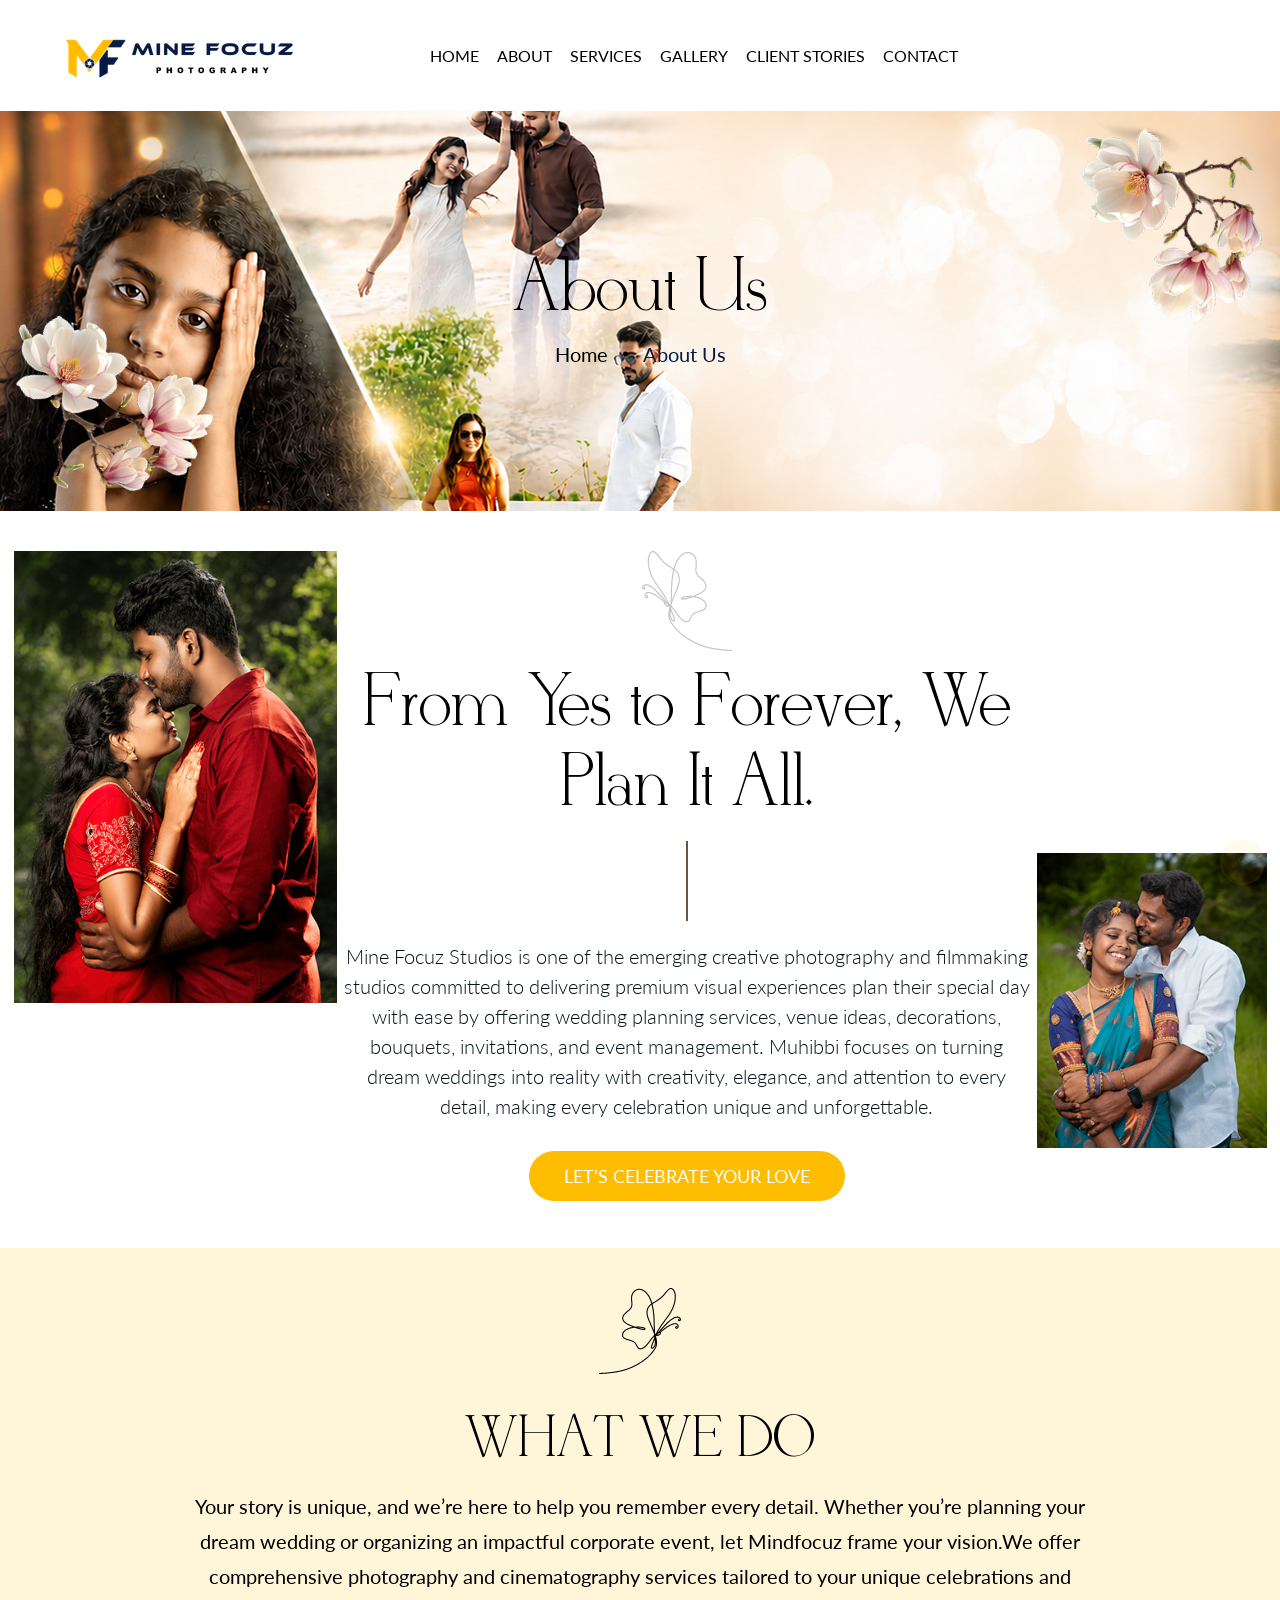
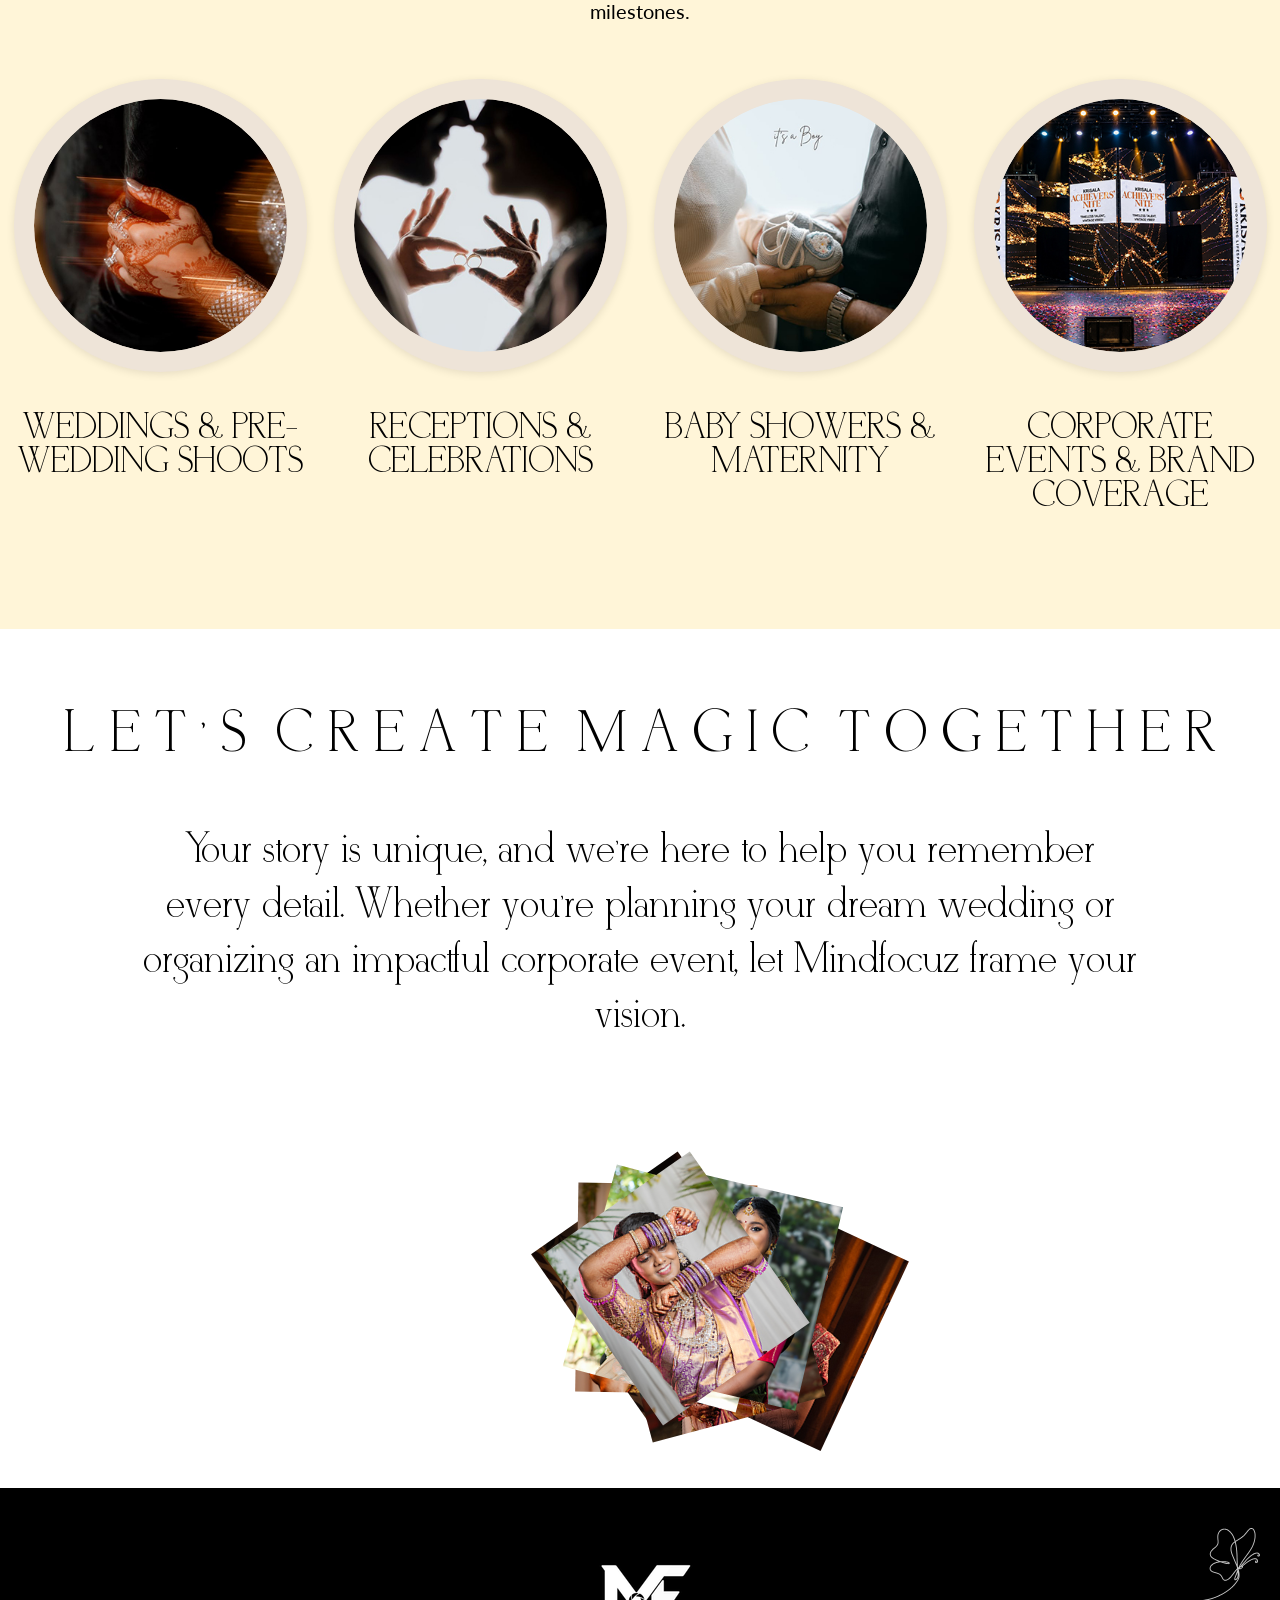
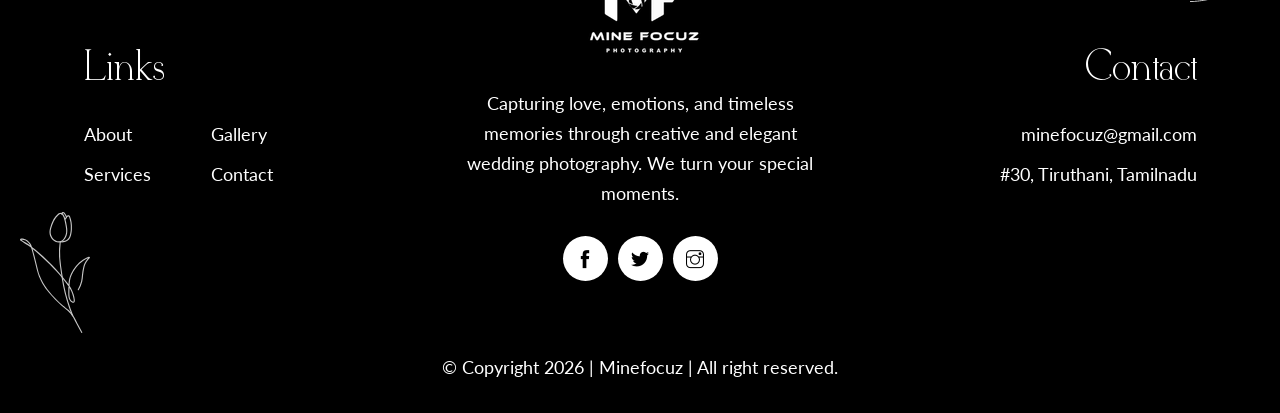
==== commit 0771fce1: "Updated content" ====
--- a/about.html
+++ b/about.html
@@ -510,7 +510,7 @@
                 <div class="wpo-lower-footer">
                     <div class="row">
                         <div class="col col-xs-12">
-                            <p class="copyright"> &copy; Copyright 2026 | <a href="index.html">Mindfoucz</a> | All right
+                            <p class="copyright"> &copy; Copyright 2026 | <a href="index.html">Minefocuz</a> | All right
                                 reserved.</p>
                         </div>
                     </div>
--- a/assets/sass/style.css
+++ b/assets/sass/style.css
@@ -848,7 +848,7 @@
   font-weight: 500;
   font-size: 70px;
   line-height: 75px;
-  color: #fff;
+  color: #000;
   margin-bottom: 10px;
   text-transform: capitalize;
 }
@@ -866,7 +866,7 @@
 .wpo-page-title .wpo-breadcumb-wrap ol li {
   display: inline-block;
   padding: 0px 15px;
-  color: #ffbc00;
+  color: #061943;
   position: relative;
   font-size: 20px;
   font-weight: 400;
@@ -899,7 +899,7 @@
   display: none;
 }
 .wpo-page-title .wpo-breadcumb-wrap ol li a {
-  color: #fff;
+  color: #000;
   font-size: 20px;
   transition: all 0.3s;
 }
